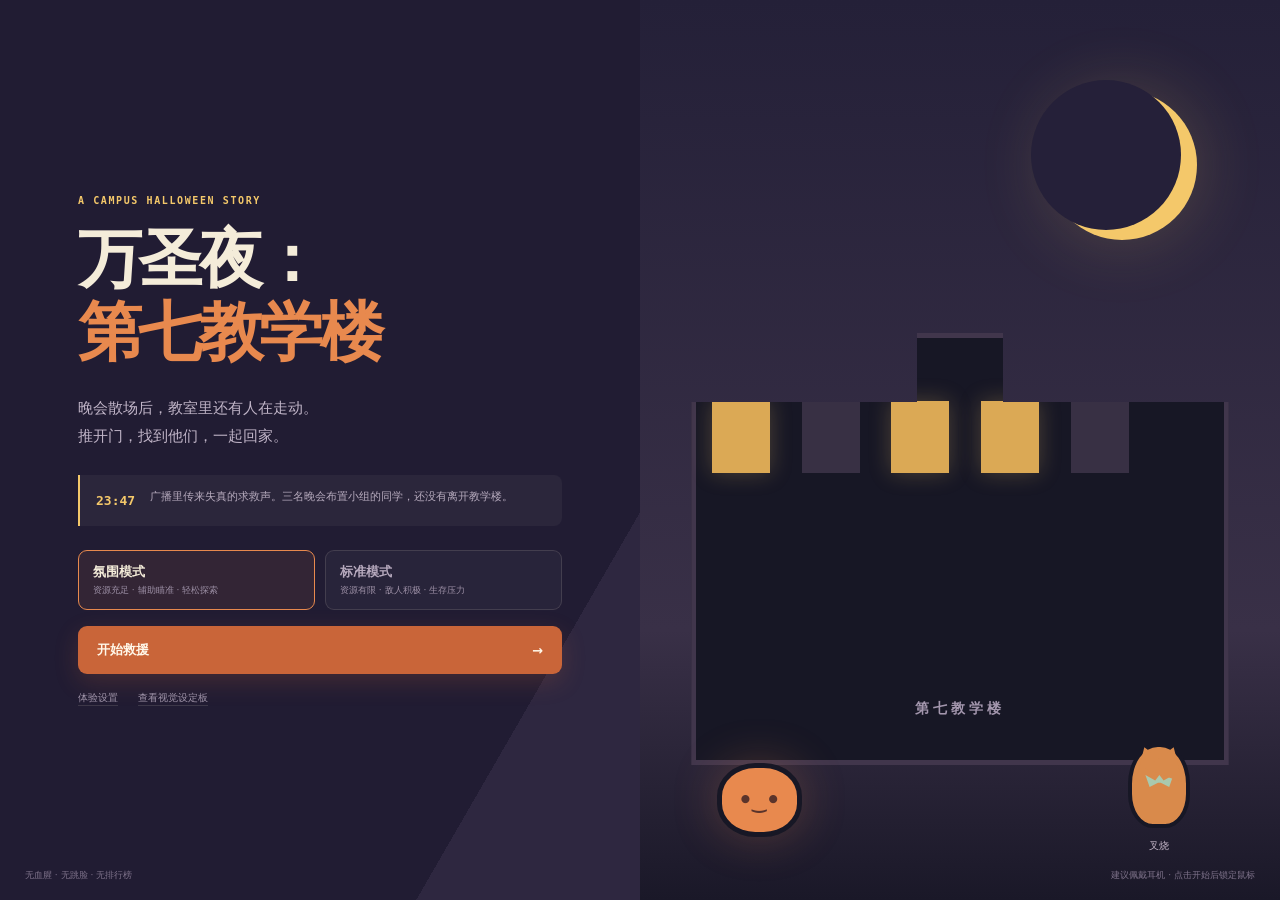
==== index.html @ 26ce8040 "发布 2026-11-01 10:33 UTC · 源 af9d3b4" ====
<!DOCTYPE html>
<html lang="zh-CN">
<head>
  <meta charset="UTF-8">
  <meta name="viewport" content="width=device-width, initial-scale=1.0, viewport-fit=cover">
  <meta name="theme-color" content="#242038">
  <meta name="description" content="万圣夜：第七教学楼，一款怪诞可爱的第一人称校园探索游戏。">
  <title>万圣夜：第七教学楼</title>
  <link rel="icon" href="data:image/svg+xml,%3Csvg xmlns='http://www.w3.org/2000/svg' viewBox='0 0 64 64'%3E%3Crect width='64' height='64' rx='16' fill='%23242038'/%3E%3Cpath d='M32 15c-15 0-22 9-22 20s8 17 22 17 22-6 22-17S47 15 32 15Z' fill='%23e8894e'/%3E%3Cpath d='m20 32 7-5 5 7-8 2Zm24 0-7-5-5 7 8 2Z' fill='%23242038'/%3E%3C/svg%3E">
  <link rel="stylesheet" href="Game.css">
  <link rel="stylesheet" href="Mobile.css">
</head>
<body>
  <main id="gameShell">
    <canvas id="gameCanvas" width="1280" height="720" aria-label="第七教学楼第一人称游戏画面"></canvas>
    <div class="film-grain" aria-hidden="true"></div>
    <div id="damageVignette" aria-hidden="true"></div>
    <div id="fadeLayer" aria-hidden="true"></div>

    <section id="hud" class="hidden" aria-label="游戏状态">
      <div class="objective-card">
        <span class="hud-label">CURRENT / 当前目标</span>
        <strong id="objectiveText">前往保安室</strong>
        <div class="rescue-row" aria-label="救援进度">
          <span>晚会布置小组</span>
          <i data-rescue="student1"></i><i data-rescue="student2"></i><i data-rescue="student3"></i>
          <b id="rescueCount">0 / 3</b>
        </div>
      </div>
      <div class="room-card"><span id="roomName">教学楼大厅</span><small id="clockText">23:47 · 万圣夜</small></div>
      <div id="routeGuide" aria-label="路线引导">
        <span id="compassText">北 N</span>
        <div class="guide-direction"><i id="guideArrow">↑</i><span><b id="guideTarget">保安室</b><small><em id="guideDistance">0 米</em> · 跟随橙色爪印</small></span></div>
      </div>
      <div class="status-card">
        <div class="meter-row"><span>状态</span><div class="meter"><i id="healthBar"></i></div><b id="healthText">100</b></div>
        <div class="meter-row stamina"><span>体力</span><div class="meter"><i id="staminaBar"></i></div><b>＋</b></div>
        <div class="inventory-row"><span>糖果 <b id="candyCount">0</b></span><span>南瓜弹 <b id="bombCount">1</b></span><span id="keyText">无钥匙</span></div>
      </div>
      <div class="ammo-card" id="ammoCard"><span id="weaponState">南瓜净化器</span><div class="ammo-numbers"><span><strong id="magText">6</strong><small>弹仓</small></span><i>/</i><span><b id="reserveText">12</b><small>备用</small></span></div><small id="ammoHint">R 换弹（弹仓最多 6 发） · Q 南瓜弹</small></div>
      <div id="crosshair" aria-hidden="true"><i></i><i></i><i></i><i></i><b></b></div>
      <div id="interactionPrompt" class="hidden"><kbd>E</kbd><span>开门</span></div>
      <div id="defenseTimer" class="hidden"><span>求救信号发送中</span><strong>45</strong><small>留在广播室</small></div>
      <button id="screenshotButton" class="screenshot-button" title="截取当前画面（F8）">截图 <kbd>F8</kbd></button>
      <div class="controls-hint" id="controlsHint">WASD 移动 · Shift 冲刺 · C 糖果 · F 手电 · M 地图 · Esc 暂停</div>
    </section>

    <div id="touchControls" class="hidden" aria-label="手机触屏操作">
      <div id="lookZone" aria-label="拖动观察"></div>
      <div id="moveZone" aria-label="移动摇杆">
        <div id="joystickBase"><i id="joystickKnob"></i></div>
      </div>
      <div class="touch-top">
        <button type="button" class="touch-button" data-game-action="map" aria-label="打开地图">地图</button>
        <button type="button" class="touch-button" data-game-action="pause" aria-label="暂停游戏">暂停</button>
      </div>
      <div class="touch-actions">
        <div class="touch-utilities">
          <button type="button" class="touch-button" data-game-action="reload">换弹</button>
          <button type="button" class="touch-button" data-game-action="bomb">南瓜</button>
          <button type="button" class="touch-button" data-game-action="candy">糖果</button>
          <button type="button" class="touch-button" data-game-action="flashlight">手电</button>
        </div>
        <button type="button" class="touch-button touch-interact" id="touchInteractButton" data-game-action="interact">互动</button>
        <button type="button" class="touch-button touch-fire" data-game-action="fire">射击</button>
      </div>
    </div>

    <div id="subtitle" class="hidden" role="status" aria-live="polite"><span id="subtitleSpeaker">旁白</span><p id="subtitleText"></p></div>
    <div id="toast" role="status" aria-live="polite"></div>
    <div id="hitMarker" aria-hidden="true">×</div>

    <section id="startScreen" class="screen">
      <div class="menu-scene" aria-hidden="true">
        <div class="moon"></div><div class="school-silhouette"><i></i><i></i><i></i><i></i><i></i><b>第七教学楼</b></div>
        <div class="menu-pumpkin">•‿•</div>
        <div class="menu-cat"><i></i><span>叉烧</span></div>
      </div>
      <div class="menu-content">
        <p class="eyebrow">A CAMPUS HALLOWEEN STORY</p>
        <h1>万圣夜：<br><em>第七教学楼</em></h1>
        <p class="menu-lead">晚会散场后，教室里还有人在走动。<br>推开门，找到他们，一起回家。</p>
        <div class="story-note"><span>23:47</span><p>广播里传来失真的求救声。三名晚会布置小组的同学，还没有离开教学楼。</p></div>
        <div class="mode-select" aria-label="体验模式">
          <button class="selected" data-mode="atmosphere"><strong>氛围模式</strong><small>资源充足 · 辅助瞄准 · 轻松探索</small></button>
          <button data-mode="standard"><strong>标准模式</strong><small>资源有限 · 敌人积极 · 生存压力</small></button>
        </div>
        <div class="menu-actions">
          <button id="newGameButton" class="primary-button">开始救援 <span>→</span></button>
          <button id="continueButton" class="secondary-button hidden">继续上次探索</button>
        </div>
        <div class="menu-links"><button id="openSettingsButton">体验设置</button><a href="design/">查看视觉设定板</a></div>
      </div>
      <div class="menu-footer"><span>无血腥 · 无跳脸 · 无排行榜</span><span id="startInputHint">建议佩戴耳机 · 点击开始后锁定鼠标</span></div>
    </section>

    <section id="rotateScreen" class="screen overlay-screen hidden">
      <div class="rotate-panel">
        <div class="rotate-phone" aria-hidden="true"></div>
        <h2>把手机横过来</h2>
        <p>横屏后点击继续探索。<br>左手移动，右手拖动观察，按钮射击与互动。</p>
      </div>
    </section>

    <section id="pauseScreen" class="screen overlay-screen hidden">
      <div class="paper-panel compact-panel">
        <p class="eyebrow">PAUSED / 喘一口气</p><h2>教学楼的夜晚暂停了</h2>
        <p id="pauseObjective">当前目标：前往保安室</p>
        <button id="resumeButton" class="primary-button">继续探索 <span>→</span></button>
        <button id="pauseScreenshotButton" class="secondary-button">截取当前画面（F8）</button>
        <button id="pauseSettingsButton" class="secondary-button">体验设置</button>
        <button id="restartButton" class="text-button">重新开始本次救援</button>
        <button id="backMenuButton" class="text-button">返回标题界面</button>
      </div>
    </section>

    <section id="settingsScreen" class="screen overlay-screen hidden">
      <div class="paper-panel settings-panel">
        <p class="eyebrow">ACCESSIBILITY / 体验设置</p><h2>让这个夜晚适合你</h2>
        <label class="setting-row"><span><strong>声音</strong><small>枪声、环境音与重要提示</small></span><input id="soundSetting" type="checkbox" checked></label>
        <label class="setting-row"><span><strong>字幕</strong><small>显示角色对话与关键声音</small></span><input id="subtitleSetting" type="checkbox" checked></label>
        <label class="setting-row"><span><strong>路线引导</strong><small>显示目标方向、距离与叉烧爪印</small></span><input id="guideSetting" type="checkbox" checked></label>
        <label class="setting-row"><span><strong>减少晃动</strong><small>关闭步伐晃动与强烈屏幕反馈</small></span><input id="motionSetting" type="checkbox"></label>
        <label class="setting-row slider-row"><span><strong>画面亮度</strong><small>提高暗部可见度</small></span><input id="brightnessSetting" type="range" min="80" max="150" value="120"><b id="brightnessValue">120%</b></label>
        <label class="setting-row slider-row"><span><strong id="sensitivityLabel">鼠标灵敏度</strong><small>也可使用左右方向键转向</small></span><input id="sensitivitySetting" type="range" min="20" max="100" value="55"><b id="sensitivityValue">55%</b></label>
        <button id="closeSettingsButton" class="primary-button">保存并返回</button>
      </div>
    </section>

    <section id="mapScreen" class="screen overlay-screen hidden">
      <div class="map-panel">
        <div class="map-heading"><div><p class="eyebrow">FLOOR 01 / 折页探索地图</p><h2>第七教学楼 · 一层</h2></div><button type="button" id="closeMapButton" class="secondary-button">M / Tab 关闭</button></div>
        <canvas id="mapCanvas" width="900" height="560" aria-label="教学楼地图"></canvas>
        <div class="map-legend"><span><i class="you"></i>你的位置</span><span><i class="target"></i>当前目标</span><span><i class="safe"></i>安全屋</span><span>只显示已经到达的区域</span></div>
      </div>
    </section>

    <section id="endingScreen" class="screen hidden">
      <div class="ending-sky"><div class="ending-moon"></div><div class="ending-stars">✦　·　✧　·　✦</div></div>
      <div class="ending-content">
        <p class="eyebrow">DAWN IS NOT FAR AWAY</p><h1>广播响了，<br>大家一起回家。</h1>
        <p>教学楼的门在身后慢慢合上。叉烧跟在队伍最后，回头看了一眼那些重新安静的教室。</p>
        <div class="ending-rescue"><span>晚会布置小组</span><strong>3 人全部找到</strong><i>✓</i></div>
        <div class="ending-details"><span>探索用时 <b id="endingTime">00:00</b></span><span>净化玩偶 <b id="endingPurified">0</b></span><span>叉烧的陪伴 <b>一直都在</b></span></div>
        <p class="ending-quote">“明年万圣节，还是在有灯的地方办晚会吧。”</p>
        <button id="endingRestartButton" class="primary-button">再走进一次教学楼 <span>→</span></button>
        <a class="ending-link" href="design/">回到视觉设定板</a>
      </div>
    </section>

    <section id="doorTransition" class="hidden" aria-hidden="true"><div class="transition-door"><span></span><b>104</b><i></i></div><p>门后的空间正在显现……</p></section>

    <section id="screenshotScreen" class="screen overlay-screen hidden" aria-label="截图预览">
      <div class="screenshot-panel">
        <div class="screenshot-heading"><div><p class="eyebrow">SCREENSHOT / 画面已截取</p><h2>检查这张游戏截图</h2></div><span>PNG · 含位置与视角信息</span></div>
        <img id="screenshotPreview" alt="游戏当前画面截图预览">
        <p>下载后可以直接把 PNG 图片发给我，用于定位墙壁、门洞或视觉问题。手机与微信内可长按图片保存或分享。</p>
        <div class="screenshot-actions"><a id="downloadScreenshot" class="primary-button" download="第七教学楼-截图.png">下载 PNG <span>↓</span></a><button id="closeScreenshotButton" class="secondary-button">返回游戏</button></div>
      </div>
    </section>
  </main>
  <script src="Map.js"></script>
  <script src="Player.js"></script>
  <script src="Input.js"></script>
  <script src="WeaponSystem.js"></script>
  <script src="Zombie.js"></script>
  <script src="Renderer.js"></script>
  <script src="WebGLRenderer.js"></script>
  <script src="AudioSystem.js"></script>
  <script src="Game.js"></script>
</body>
</html>
---- Game.css ----
:root{--night:#242038;--night2:#171525;--plum:#655879;--orange:#e8894e;--orange2:#c96539;--cream:#f4ecd9;--paper:#f7f1e5;--mint:#a9c9ae;--gold:#f4c86a;--ink:#292438}
*{box-sizing:border-box}
html,body{width:100%;height:100%;margin:0;overflow:hidden;background:var(--night2);font-family:"Microsoft YaHei","PingFang SC",system-ui,sans-serif;color:var(--cream)}
button,a,input{font:inherit}
button,a{-webkit-tap-highlight-color:transparent}
button{cursor:pointer}
a{color:inherit;text-decoration:none}
button:focus-visible,a:focus-visible,input:focus-visible{outline:3px solid var(--gold);outline-offset:4px}
.hidden{display:none!important}
#gameShell{position:relative;width:100vw;height:100vh;background:var(--night2);isolation:isolate}
#gameCanvas{position:absolute;width:100%;height:100%;object-fit:cover;image-rendering:auto;cursor:crosshair}
.film-grain{position:absolute;inset:0;z-index:3;pointer-events:none;opacity:.035;background-image:url("data:image/svg+xml,%3Csvg viewBox='0 0 160 160' xmlns='http://www.w3.org/2000/svg'%3E%3Cfilter id='n'%3E%3CfeTurbulence type='fractalNoise' baseFrequency='.92' numOctaves='2' stitchTiles='stitch'/%3E%3C/filter%3E%3Crect width='100%25' height='100%25' filter='url(%23n)' opacity='.45'/%3E%3C/svg%3E")}
#damageVignette{position:absolute;inset:0;z-index:5;pointer-events:none;opacity:0;background:radial-gradient(circle,transparent 30%,rgba(134,42,53,.8));transition:opacity .25s}
#fadeLayer{position:absolute;inset:0;z-index:60;pointer-events:none;background:var(--night2);opacity:0;transition:opacity .5s}
#fadeLayer.active{opacity:1}
#hud{position:absolute;inset:0;z-index:10;pointer-events:none}
.objective-card,.room-card,.status-card,.ammo-card{position:absolute;background:linear-gradient(135deg,rgba(30,26,46,.9),rgba(36,32,56,.73));border:1px solid rgba(244,236,217,.17);box-shadow:0 8px 28px rgba(0,0,0,.2);backdrop-filter:blur(7px)}
.objective-card{left:25px;top:24px;width:min(390px,45vw);padding:15px 18px;border-radius:10px;border-left:3px solid var(--orange)}
.hud-label{display:block;color:var(--gold);font:700 9px/1.4 ui-monospace,monospace;letter-spacing:.15em}
.objective-card>strong{display:block;margin-top:6px;font-size:15px;line-height:1.5}
.rescue-row{margin-top:10px;padding-top:9px;display:flex;align-items:center;gap:7px;border-top:1px solid rgba(244,236,217,.12);color:#bdb3c5;font-size:10px}
.rescue-row span{margin-right:auto}
.rescue-row i{width:10px;height:10px;border:1px solid #887b94;border-radius:50%}
.rescue-row i.saved{background:var(--mint);border-color:var(--mint);box-shadow:0 0 8px rgba(169,201,174,.5)}
.rescue-row b{color:var(--cream);font-size:10px}
.room-card{right:25px;top:24px;padding:10px 15px;text-align:right;border-radius:9px}
.room-card span,.room-card small{display:block}
.room-card span{font-size:13px;font-weight:800}
.room-card small{color:#a99eb2;font:9px/1.6 ui-monospace,monospace}
.status-card{left:25px;bottom:26px;width:275px;padding:13px 15px;border-radius:10px}
.meter-row{display:grid;grid-template-columns:34px 1fr 30px;gap:8px;align-items:center;font-size:10px}
.meter-row+.meter-row{margin-top:7px}
.meter{height:7px;background:rgba(255,255,255,.09);border-radius:99px;overflow:hidden}
.meter i{display:block;width:100%;height:100%;background:linear-gradient(90deg,var(--orange2),var(--orange));border-radius:99px;transition:width .2s}
.meter-row b{text-align:right;font:700 11px/1 ui-monospace,monospace}
.meter-row.stamina .meter i{background:var(--mint)}
.meter-row.stamina{color:#b9cbbc}
.inventory-row{margin-top:10px;padding-top:8px;display:flex;gap:12px;border-top:1px solid rgba(244,236,217,.1);color:#bcb2c4;font-size:9px}
.inventory-row span:last-child{margin-left:auto;color:var(--gold)}
.inventory-row b{color:var(--cream)}
.ammo-card{right:25px;bottom:26px;min-width:190px;padding:12px 17px;text-align:right;border-radius:10px;border-right:3px solid var(--orange)}
.ammo-card>span{color:#bfb4c7;font-size:10px}
.ammo-card>div{display:flex;justify-content:flex-end;align-items:baseline;gap:9px;line-height:1}
.ammo-card strong{font:800 45px/1.1 ui-monospace,monospace}
.ammo-card i{color:var(--orange);font-style:normal;font-size:22px}
.ammo-card b{color:#c8bdcd;font:500 22px/1 ui-monospace,monospace}
.ammo-card small{color:#988da2;font-size:9px}
.ammo-numbers span{display:flex;flex-direction:column;align-items:flex-end}
.ammo-card .ammo-numbers small{margin-top:2px;color:#b9acbf;font-size:9px;line-height:1}
.ammo-card.pickup{animation:ammoPulse .45s ease-out}
@keyframes ammoPulse{0%{border-color:var(--gold);box-shadow:0 0 28px rgba(244,200,106,.55)}
100%{border-color:rgba(244,236,217,.17);box-shadow:0 8px 28px rgba(0,0,0,.2)}
}
#crosshair{position:absolute;left:50%;top:50%;width:32px;height:32px;transform:translate(-50%,-50%);transition:transform .1s}
#crosshair i{position:absolute;background:rgba(244,236,217,.85);box-shadow:0 0 3px rgba(0,0,0,.7)}
#crosshair i:nth-child(1){left:15px;top:1px;width:2px;height:7px}
#crosshair i:nth-child(2){left:15px;bottom:1px;width:2px;height:7px}
#crosshair i:nth-child(3){left:1px;top:15px;width:7px;height:2px}
#crosshair i:nth-child(4){right:1px;top:15px;width:7px;height:2px}
#crosshair b{position:absolute;left:14px;top:14px;width:4px;height:4px;background:var(--orange);border-radius:50%}
#crosshair.fire{transform:translate(-50%,-50%) scale(1.3)}
#interactionPrompt{position:absolute;left:50%;bottom:23%;transform:translateX(-50%);display:flex;align-items:center;gap:10px;padding:8px 14px;background:rgba(25,22,39,.85);border:1px solid rgba(244,236,217,.2);border-radius:8px;font-size:12px}
kbd{display:grid;place-items:center;min-width:28px;height:28px;padding:0 6px;color:var(--night);background:var(--cream);border-radius:5px;box-shadow:0 3px 0 #9d9287;font:800 13px/1 ui-monospace,monospace}
#subtitle{position:absolute;z-index:20;left:50%;bottom:125px;width:min(650px,80vw);transform:translateX(-50%);padding:11px 18px;text-align:center;background:rgba(24,21,37,.86);border-radius:8px;pointer-events:none}
#subtitle span{color:var(--gold);font-size:10px;font-weight:800}
#subtitle p{margin:3px 0 0;font-size:14px}
#toast{position:absolute;z-index:25;left:50%;top:20%;transform:translate(-50%,-10px);max-width:70vw;padding:10px 18px;color:var(--night);background:var(--cream);border-left:4px solid var(--orange);border-radius:7px;box-shadow:0 10px 30px rgba(0,0,0,.25);font-size:12px;font-weight:700;opacity:0;pointer-events:none;transition:opacity .2s,transform .2s}
#toast.show{opacity:1;transform:translate(-50%,0)}
#hitMarker{position:absolute;z-index:12;left:50%;top:50%;transform:translate(-50%,-50%) scale(.6);color:var(--gold);font:400 40px/1 monospace;opacity:0;pointer-events:none}
#hitMarker.show{animation:hit .22s ease-out}
#defenseTimer{position:absolute;left:50%;top:25px;transform:translateX(-50%);min-width:180px;padding:10px 20px;text-align:center;background:rgba(36,32,56,.88);border:1px solid var(--orange);border-radius:10px}
#defenseTimer span,#defenseTimer small{display:block;font-size:9px;color:#c8bccb}
#defenseTimer strong{display:block;color:var(--gold);font:800 35px/1.1 ui-monospace,monospace}
.controls-hint{position:absolute;left:50%;bottom:20px;transform:translateX(-50%);color:rgba(244,236,217,.5);font-size:9px;white-space:nowrap}
.screen{position:absolute;inset:0;z-index:50;background:var(--night);overflow:auto}
#startScreen{display:grid;grid-template-columns:1fr 1fr;background:linear-gradient(120deg,#211c33 0 52%,#2e2740 52%)}
.menu-content{position:relative;z-index:2;width:min(560px,85%);margin:auto;padding:55px 30px}
.eyebrow{margin:0 0 15px;color:var(--gold);font:700 10px/1.4 ui-monospace,monospace;letter-spacing:.16em}
.menu-content h1,.ending-content h1{margin:0;font-size:clamp(43px,5vw,72px);line-height:1.15;letter-spacing:-.055em}
.menu-content h1 em{color:var(--orange);font-style:normal}
.menu-lead{margin:24px 0;color:#c1b5c8;font-size:15px;line-height:1.9}
.story-note{display:flex;gap:15px;margin:23px 0;padding:14px 16px;background:rgba(244,236,217,.045);border-left:2px solid var(--gold);border-radius:0 8px 8px 0}
.story-note span{color:var(--gold);font:700 13px/1.8 ui-monospace,monospace}
.story-note p{margin:0;color:#b6aabd;font-size:11px}
.mode-select{display:grid;grid-template-columns:1fr 1fr;gap:10px;margin:24px 0 16px}
.mode-select button{padding:12px 14px;text-align:left;color:#b7aabe;background:rgba(255,255,255,.035);border:1px solid rgba(244,236,217,.13);border-radius:9px}
.mode-select button.selected{color:var(--cream);background:rgba(232,137,78,.09);border-color:var(--orange)}
.mode-select strong,.mode-select small{display:block}
.mode-select strong{font-size:13px}
.mode-select small{margin-top:3px;color:#9d90a6;font-size:9px}
.menu-actions{display:flex;gap:10px}
.primary-button,.secondary-button{min-height:48px;padding:12px 19px;border-radius:9px;font-size:13px;font-weight:800;transition:transform .2s,background .2s}
.primary-button{display:flex;align-items:center;justify-content:space-between;gap:30px;color:#fff8ea;background:var(--orange2);border:0;box-shadow:0 8px 25px rgba(201,101,57,.2)}
.primary-button:hover{background:#b55632;transform:translateY(-2px)}
.menu-actions .primary-button{flex:1}
.secondary-button{color:var(--cream);background:transparent;border:1px solid rgba(244,236,217,.2)}
.secondary-button:hover{background:rgba(255,255,255,.06)}
.menu-links{margin-top:17px;display:flex;gap:20px}
.menu-links button,.menu-links a,.text-button{padding:0;color:#9f93a8;background:none;border:0;font-size:10px;border-bottom:1px solid rgba(244,236,217,.13)}
.menu-scene{position:relative;min-height:100vh;overflow:hidden;background:linear-gradient(#242038,#393047 70%,#1a1828);order:2}
.moon{position:absolute;right:13%;top:10%;width:150px;height:150px;background:var(--gold);border-radius:50%;box-shadow:0 0 70px rgba(244,200,106,.2)}
.moon::after{content:"";position:absolute;left:-16px;top:-10px;width:150px;height:150px;background:#252039;border-radius:50%}
.school-silhouette{position:absolute;left:8%;right:8%;bottom:15%;height:48%;background:#171725;border:5px solid #41364c;clip-path:polygon(0 16%,42% 16%,42% 0,58% 0,58% 16%,100% 16%,100% 100%,0 100%)}
.school-silhouette i{position:relative;display:inline-block;width:11%;height:17%;margin:12% 3% 0;background:#dba955;box-shadow:0 0 22px rgba(244,200,106,.25)}
.school-silhouette i:nth-child(2),.school-silhouette i:nth-child(5){background:#383044;box-shadow:none}
.school-silhouette b{position:absolute;left:50%;bottom:10%;transform:translateX(-50%);color:#a396ad;font-size:14px;letter-spacing:.3em;white-space:nowrap}
.menu-pumpkin{position:absolute;left:12%;bottom:7%;width:85px;height:74px;display:grid;place-items:center;color:#5a342b;background:var(--orange);border:5px solid #171725;border-radius:45%;font:700 23px/1 monospace;box-shadow:0 0 45px rgba(232,137,78,.25)}
.menu-cat{position:absolute;right:14%;bottom:8%;width:62px;height:85px;background:#d98a4b;border:4px solid #171725;border-radius:48% 48% 40% 40%}
.menu-cat::before,.menu-cat::after{content:"";position:absolute;top:-20px;border:20px solid transparent;border-bottom:30px solid #d98a4b}
.menu-cat::before{left:-6px;transform:rotate(-20deg)}
.menu-cat::after{right:-6px;transform:rotate(20deg)}
.menu-cat i{position:absolute;left:13px;right:13px;top:28px;height:12px;background:var(--mint);clip-path:polygon(0 0,35% 45%,50% 0,65% 45%,100% 0,85% 100%,55% 65%,45% 65%,15% 100%)}
.menu-cat span{position:absolute;left:50%;bottom:-29px;transform:translateX(-50%);color:#c2b4c6;font-size:10px}
.menu-footer{position:absolute;z-index:3;left:25px;right:25px;bottom:18px;display:flex;justify-content:space-between;color:#7f738b;font-size:9px;pointer-events:none}
.overlay-screen{display:grid;place-items:center;background:rgba(18,16,29,.82);backdrop-filter:blur(8px)}
.paper-panel{width:min(530px,90vw);padding:35px;color:var(--ink);background:var(--paper);border:1px solid #fff8e9;border-radius:15px;box-shadow:0 25px 80px rgba(0,0,0,.35)}
.paper-panel .eyebrow{color:var(--plum)}
.paper-panel h2{margin:0 0 14px;font-size:28px}
.compact-panel{max-width:420px}
.compact-panel>p:not(.eyebrow){color:#746b77;font-size:12px}
.compact-panel .primary-button,.compact-panel .secondary-button{width:100%;margin-top:10px}
.compact-panel .secondary-button{color:var(--ink);border-color:rgba(36,32,56,.2)}
.compact-panel .text-button{display:block;margin:16px auto 0;color:var(--plum)}
.settings-panel{max-height:90vh;overflow:auto}
.setting-row{padding:14px 0;display:flex;align-items:center;justify-content:space-between;gap:20px;border-bottom:1px solid rgba(36,32,56,.12)}
.setting-row strong,.setting-row small{display:block}
.setting-row strong{font-size:13px}
.setting-row small{color:#807580;font-size:10px}
.setting-row input[type=checkbox]{width:38px;height:20px;accent-color:var(--orange2)}
.slider-row{display:grid;grid-template-columns:1fr 140px 42px}
.slider-row input{width:140px;accent-color:var(--orange2)}
.slider-row b{font:700 11px/1 ui-monospace,monospace;color:var(--plum)}
.settings-panel>.primary-button{width:100%;margin-top:24px}
.map-panel{width:min(1050px,94vw);max-height:94vh;padding:25px 30px;color:var(--ink);background:var(--paper);border-radius:15px;overflow:auto}
.map-heading{display:flex;justify-content:space-between;align-items:start}
.map-heading .eyebrow{color:var(--plum)}
.map-heading h2{margin:0;font-size:26px}
.map-heading>span{color:var(--plum);font-size:10px}
#mapCanvas{width:100%;height:auto;margin-top:15px;background:#e9dfcc;border:1px solid #c7b9a5;border-radius:8px}
.map-legend{display:flex;gap:20px;margin-top:12px;color:#736978;font-size:10px}
.map-legend span:last-child{margin-left:auto}
.map-legend i{display:inline-block;width:8px;height:8px;margin-right:5px;border-radius:50%}
.map-legend .you{background:var(--orange2)}
.map-legend .target{background:var(--gold)}
.map-legend .safe{background:#75a487}
#endingScreen{background:linear-gradient(105deg,#242038 0 56%,#393148 56%)}
.ending-content{position:relative;z-index:2;width:min(660px,86%);margin:7vh 8vw}
.ending-content>p:not(.eyebrow){max-width:580px;color:#bfb2c6;font-size:13px;line-height:1.9}
.ending-rescue{margin:25px 0;padding:15px 18px;display:flex;align-items:center;gap:15px;background:rgba(169,201,174,.08);border:1px solid rgba(169,201,174,.3);border-radius:9px}
.ending-rescue span{color:#b6c9bb;font-size:11px}
.ending-rescue strong{margin-left:auto;color:var(--mint)}
.ending-rescue i{color:var(--mint);font-style:normal;font-size:22px}
.ending-details{display:flex;gap:25px;color:#9c90a6;font-size:10px}
.ending-details b{display:block;margin-top:3px;color:var(--cream);font-size:13px}
.ending-quote{margin:25px 0;color:var(--gold)!important;font-family:serif}
.ending-content .primary-button{min-width:260px}
.ending-link{display:inline-block;margin-left:20px;color:#a496ae;font-size:10px}
.ending-sky{position:absolute;right:0;top:0;bottom:0;width:44%;overflow:hidden}
.ending-moon{position:absolute;right:14%;top:12%;width:230px;height:230px;background:var(--gold);border-radius:50%;box-shadow:0 0 100px rgba(244,200,106,.25)}
.ending-stars{position:absolute;top:8%;left:5%;color:var(--gold);font-size:35px;opacity:.7}
#doorTransition{position:absolute;inset:0;z-index:55;display:grid;place-items:center;background:#171525;transition:opacity .4s}
#doorTransition p{position:absolute;bottom:15%;color:#9f92a8;font-size:11px}
.transition-door{position:relative;width:220px;height:360px;background:#827a70;border:10px solid #342f35;transform-origin:left;animation:transitionDoor 1.4s ease-in-out forwards}
.transition-door span{position:absolute;left:38%;right:38%;top:10%;height:33%;background:#788783;border:5px solid #454248}
.transition-door b{position:absolute;left:50%;top:48%;transform:translateX(-50%);font:700 42px/1 ui-monospace,monospace}
.transition-door i{position:absolute;right:10%;top:63%;width:13px;height:13px;background:var(--gold);border-radius:50%}
@keyframes transitionDoor{0%{transform:rotateY(0)}
55%{transform:rotateY(-78deg)}
100%{transform:rotateY(-78deg);opacity:0}
}
@keyframes hit{0%{opacity:1;transform:translate(-50%,-50%) scale(.6)}
100%{opacity:0;transform:translate(-50%,-50%) scale(1.2)}
}
#routeGuide{position:absolute;left:50%;top:24px;transform:translateX(-50%);min-width:240px;padding:9px 13px;display:flex;align-items:center;gap:12px;background:rgba(29,25,43,.88);border:1px solid rgba(244,200,106,.32);border-radius:10px;box-shadow:0 8px 25px rgba(0,0,0,.2);backdrop-filter:blur(7px)}
#compassText{padding-right:11px;border-right:1px solid rgba(244,236,217,.15);color:var(--gold);font:700 10px/1 ui-monospace,monospace;white-space:nowrap}
.guide-direction{display:flex;align-items:center;gap:10px}
.guide-direction>i{display:inline-block;color:var(--orange);font:800 27px/1 sans-serif;font-style:normal;transform-origin:50% 55%;transition:transform .16s ease-out}
.guide-direction b,.guide-direction small{display:block}
.guide-direction b{font-size:11px;line-height:1.4}
.guide-direction small{color:#aca0b5;font-size:8px;white-space:nowrap}
.guide-direction em{color:var(--cream);font-style:normal}
#routeGuide.offscreen{border-color:var(--orange);box-shadow:0 0 22px rgba(232,137,78,.2)}
#routeGuide.offscreen #guideTarget{color:var(--gold)}
#defenseTimer{top:96px}
.screenshot-button{position:absolute;right:25px;bottom:142px;padding:7px 10px;display:flex;align-items:center;gap:8px;color:#d8ccdd;background:rgba(29,25,43,.82);border:1px solid rgba(244,236,217,.2);border-radius:7px;pointer-events:auto;font-size:10px}
.screenshot-button:hover{color:var(--cream);border-color:var(--gold)}
.screenshot-button kbd{min-width:23px;height:21px;font-size:9px;box-shadow:0 2px 0 #9d9287}
#screenshotScreen{z-index:70}
.screenshot-panel{width:min(1000px,92vw);max-height:94vh;padding:24px;color:var(--ink);background:var(--paper);border-radius:14px;overflow:auto;box-shadow:0 25px 80px rgba(0,0,0,.4)}
.screenshot-heading{display:flex;align-items:start;justify-content:space-between;gap:20px}
.screenshot-heading .eyebrow{color:var(--plum)}
.screenshot-heading h2{margin:0 0 15px;font-size:25px}
.screenshot-heading>span{color:var(--plum);font-size:10px}
.screenshot-panel img{display:block;width:100%;height:auto;background:var(--night);border:1px solid #b9ab9d;border-radius:8px;image-rendering:pixelated}
.screenshot-panel>p{color:#766b76;font-size:11px}
.screenshot-actions{display:flex;gap:12px}
.screenshot-actions .secondary-button{color:var(--ink);border-color:rgba(36,32,56,.2)}
@media(max-width:1100px){#routeGuide{top:108px}
#defenseTimer{top:168px}
}
@media(max-width:800px){#routeGuide{top:auto;bottom:112px;min-width:215px}
.room-card{display:none}
#startScreen{grid-template-columns:1fr}
.menu-scene{display:none}
.menu-content{padding:45px 25px}
.menu-footer{position:relative;left:auto;right:auto;bottom:auto;margin:-45px 25px 20px}
.objective-card{left:12px;top:12px;width:65vw}
.room-card{right:12px;top:12px}
.status-card{left:12px;bottom:15px;transform:scale(.85);transform-origin:left bottom}
.ammo-card{right:12px;bottom:15px;transform:scale(.85);transform-origin:right bottom}
.controls-hint{display:none}
.ending-sky{display:none}
.ending-content{margin:5vh auto}
.ending-details{flex-wrap:wrap}
.slider-row{grid-template-columns:1fr 100px 40px}
.slider-row input{width:100px}
}
@media(prefers-reduced-motion:reduce){*,*::before,*::after{animation-duration:.01ms!important;transition-duration:.01ms!important}
}
---- Mobile.css ----
#gameShell{height:100vh;height:100dvh}
#gameCanvas,#moveZone,#lookZone,.touch-button{touch-action:none;-webkit-user-select:none;user-select:none;-webkit-touch-callout:none}
#touchControls{position:absolute;inset:0;z-index:30;pointer-events:none;overflow:hidden}
#lookZone{position:absolute;inset:0 0 0 34%;pointer-events:auto}
#moveZone{position:absolute;left:0;bottom:0;width:220px;height:220px;pointer-events:auto}
#joystickBase{position:absolute;left:calc(22px + env(safe-area-inset-left,0px));bottom:calc(22px + env(safe-area-inset-bottom,0px));width:124px;height:124px;border:2px solid rgba(244,236,217,.32);border-radius:50%;background:radial-gradient(circle,rgba(244,236,217,.04) 0 35%,rgba(36,32,56,.52) 36% 100%);box-shadow:inset 0 0 24px rgba(0,0,0,.25),0 0 20px rgba(232,137,78,.08)}
#joystickBase::after{content:"移动";position:absolute;left:50%;top:50%;transform:translate(-50%,-50%);color:rgba(244,236,217,.28);font-size:11px}
#joystickKnob{position:absolute;left:34px;top:34px;width:52px;height:52px;border:2px solid rgba(244,236,217,.55);border-radius:50%;background:rgba(232,137,78,.68);box-shadow:0 4px 18px rgba(0,0,0,.28);will-change:transform}
.touch-top{position:absolute;right:calc(12px + env(safe-area-inset-right,0px));top:calc(10px + env(safe-area-inset-top,0px));display:flex;gap:8px;pointer-events:auto}
.touch-top .touch-button{position:static;width:52px;height:40px;padding:0;font-size:11px}
.touch-actions{position:absolute;right:calc(16px + env(safe-area-inset-right,0px));bottom:calc(16px + env(safe-area-inset-bottom,0px));width:238px;height:194px;pointer-events:none}
.touch-button{display:grid;place-items:center;padding:0;color:var(--cream);background:rgba(36,32,56,.72);border:1px solid rgba(244,236,217,.35);border-radius:14px;box-shadow:0 5px 18px rgba(0,0,0,.25);backdrop-filter:blur(4px);pointer-events:auto;font-size:12px;font-weight:800}
.touch-button.active{color:#fff8ea;background:rgba(201,101,57,.88);border-color:var(--gold);transform:scale(.94)}
.touch-fire{position:absolute;right:0;bottom:0;width:86px;height:86px;border-radius:50%;background:rgba(201,101,57,.78);border:2px solid rgba(244,200,106,.68);font-size:16px}
.touch-interact{position:absolute;right:102px;bottom:8px;width:70px;height:70px;border-radius:50%;border-color:rgba(169,201,174,.65)}
.touch-interact.ready{color:var(--night);background:rgba(169,201,174,.88);border-color:var(--cream);box-shadow:0 0 20px rgba(169,201,174,.32)}
.touch-utilities{position:absolute;right:0;bottom:102px;display:grid;grid-template-columns:repeat(4,50px);gap:8px;pointer-events:none}
.touch-utilities .touch-button{width:50px;height:44px;font-size:11px}
#rotateScreen{z-index:100;background:radial-gradient(circle at 50% 30%,#393047,#171525 70%)}
.rotate-panel{padding:30px;text-align:center}
.rotate-phone{width:54px;height:88px;margin:0 auto 22px;border:3px solid var(--orange);border-radius:10px;transform:rotate(90deg);box-shadow:0 0 24px rgba(232,137,78,.25)}
.rotate-panel h2{margin:0 0 10px;font-size:25px}
.rotate-panel p{margin:0;color:#b9adbf;font-size:13px;line-height:1.8}
body.touch-mode .controls-hint,body.touch-mode #screenshotButton,body.touch-mode .room-card{display:none}
body.touch-mode #interactionPrompt kbd{display:none}
body.touch-mode .objective-card,body.touch-mode .status-card,body.touch-mode .ammo-card,body.touch-mode #routeGuide{backdrop-filter:none}
body.touch-mode .film-grain{display:none}
body.touch-mode .objective-card{left:calc(12px + env(safe-area-inset-left,0px));top:calc(10px + env(safe-area-inset-top,0px));width:min(300px,37vw);padding:8px 11px}
body.touch-mode .objective-card>strong{margin-top:3px;font-size:12px;line-height:1.35}
body.touch-mode .rescue-row{margin-top:5px;padding-top:5px;gap:5px;font-size:9px}
body.touch-mode .status-card{left:calc(12px + env(safe-area-inset-left,0px));top:calc(96px + env(safe-area-inset-top,0px));bottom:auto;width:210px;padding:8px 10px;transform:none}
body.touch-mode .meter-row{grid-template-columns:28px 1fr 25px;gap:5px;font-size:9px}
body.touch-mode .meter-row+.meter-row{margin-top:4px}
body.touch-mode .inventory-row{margin-top:5px;padding-top:5px;gap:8px;font-size:8px}
body.touch-mode .ammo-card{right:calc(12px + env(safe-area-inset-right,0px));top:calc(58px + env(safe-area-inset-top,0px));bottom:auto;min-width:140px;padding:7px 10px;transform:none}
body.touch-mode .ammo-card strong{font-size:32px}
body.touch-mode .ammo-card b{font-size:18px}
body.touch-mode .ammo-card>small{display:none}
body.touch-mode #routeGuide{left:50%;top:calc(10px + env(safe-area-inset-top,0px));bottom:auto;min-width:205px;padding:6px 10px;transform:translateX(-50%)}
body.touch-mode .guide-direction>i{font-size:22px}
body.touch-mode #defenseTimer{top:calc(66px + env(safe-area-inset-top,0px));min-width:150px;padding:6px 12px}
body.touch-mode #defenseTimer strong{font-size:27px}
body.touch-mode #interactionPrompt{bottom:27%;padding:6px 11px;font-size:11px}
body.touch-mode #subtitle{bottom:calc(18px + env(safe-area-inset-bottom,0px));width:min(520px,48vw);padding:8px 12px}
body.touch-mode #subtitle p{font-size:12px}
body.touch-mode #toast{top:31%;max-width:48vw;font-size:11px}
#closeMapButton{min-height:38px;padding:8px 13px;color:var(--plum);border-color:rgba(36,32,56,.2);font-size:11px}
@media(max-height:500px){
  body.touch-mode #startScreen{grid-template-columns:1fr}
  body.touch-mode .menu-scene,body.touch-mode .menu-footer,body.touch-mode .story-note{display:none}
  body.touch-mode .menu-content{width:min(650px,92%);padding:16px 22px}
  body.touch-mode .menu-content h1{font-size:34px}
  body.touch-mode .eyebrow{margin-bottom:7px}
  body.touch-mode .menu-lead{margin:9px 0;font-size:12px;line-height:1.5}
  body.touch-mode .mode-select{margin:10px 0;gap:8px}
  body.touch-mode .mode-select button{padding:8px 11px}
  body.touch-mode .menu-links{margin-top:9px}
  body.touch-mode .paper-panel{padding:18px;max-height:94dvh;overflow:auto}
  body.touch-mode .paper-panel h2{margin-bottom:8px;font-size:22px}
  body.touch-mode .setting-row{padding:8px 0}
  body.touch-mode .settings-panel>.primary-button{margin-top:12px}
  body.touch-mode .map-panel{padding:14px 20px;max-height:96dvh}
  body.touch-mode .map-heading h2{font-size:20px}
  body.touch-mode .ending-content{width:min(700px,88%);margin:16px auto}
  body.touch-mode .ending-content h1{font-size:36px}
  body.touch-mode .ending-content>p:not(.eyebrow){font-size:11px;line-height:1.55}
  body.touch-mode .ending-rescue{margin:10px 0;padding:9px 12px}
  body.touch-mode .ending-quote{margin:10px 0}
}
@media(max-height:390px){
  body.touch-mode .status-card{top:calc(82px + env(safe-area-inset-top,0px));width:190px}
  body.touch-mode .objective-card{width:min(270px,35vw)}
  body.touch-mode #routeGuide{min-width:185px}
  body.touch-mode #subtitle{bottom:8px}
}
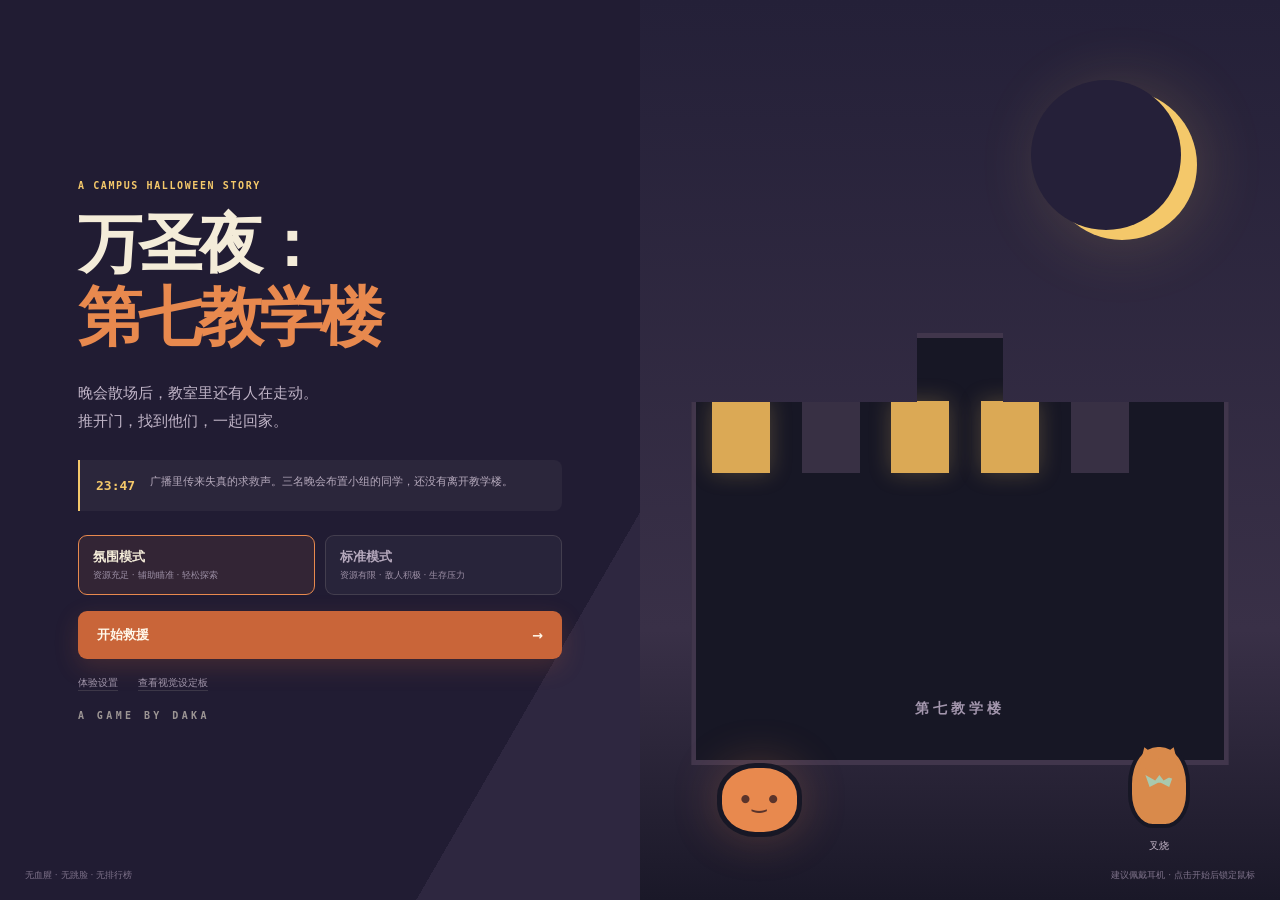
==== commit 42bfff27: "发布 2026-11-01 11:10 UTC · 源 f18bcae" ====
--- a/index.html
+++ b/index.html
@@ -90,6 +90,7 @@
           <button id="continueButton" class="secondary-button hidden">继续上次探索</button>
         </div>
         <div class="menu-links"><button id="openSettingsButton">体验设置</button><a href="design/">查看视觉设定板</a></div>
+        <p class="signature">A game by Daka</p>
       </div>
       <div class="menu-footer"><span>无血腥 · 无跳脸 · 无排行榜</span><span id="startInputHint">建议佩戴耳机 · 点击开始后锁定鼠标</span></div>
     </section>
@@ -145,6 +146,7 @@
         <p class="ending-quote">“明年万圣节，还是在有灯的地方办晚会吧。”</p>
         <button id="endingRestartButton" class="primary-button">再走进一次教学楼 <span>→</span></button>
         <a class="ending-link" href="design/">回到视觉设定板</a>
+        <p class="signature signature-end">A game by Daka</p>
       </div>
     </section>
 
--- a/Game.css
+++ b/Game.css
@@ -155,6 +155,8 @@
 .ending-quote{margin:25px 0;color:var(--gold)!important;font-family:serif}
 .ending-content .primary-button{min-width:260px}
 .ending-link{display:inline-block;margin-left:20px;color:#a496ae;font-size:10px}
+.signature{margin:20px 0 0;color:rgba(244,236,217,.58);font:700 10px/1 ui-monospace,monospace;letter-spacing:.34em;text-transform:uppercase;user-select:none;-webkit-user-select:none}
+.signature-end{margin:32px 0 0;color:rgba(244,200,106,.72);font-size:11px;letter-spacing:.36em}
 .ending-sky{position:absolute;right:0;top:0;bottom:0;width:44%;overflow:hidden}
 .ending-moon{position:absolute;right:14%;top:12%;width:230px;height:230px;background:var(--gold);border-radius:50%;box-shadow:0 0 100px rgba(244,200,106,.25)}
 .ending-stars{position:absolute;top:8%;left:5%;color:var(--gold);font-size:35px;opacity:.7}
--- a/Mobile.css
+++ b/Mobile.css
@@ -2,20 +2,20 @@
 #gameCanvas,#moveZone,#lookZone,.touch-button{touch-action:none;-webkit-user-select:none;user-select:none;-webkit-touch-callout:none}
 #touchControls{position:absolute;inset:0;z-index:30;pointer-events:none;overflow:hidden}
 #lookZone{position:absolute;inset:0 0 0 34%;pointer-events:auto}
-#moveZone{position:absolute;left:0;bottom:0;width:220px;height:220px;pointer-events:auto}
-#joystickBase{position:absolute;left:calc(22px + env(safe-area-inset-left,0px));bottom:calc(22px + env(safe-area-inset-bottom,0px));width:124px;height:124px;border:2px solid rgba(244,236,217,.32);border-radius:50%;background:radial-gradient(circle,rgba(244,236,217,.04) 0 35%,rgba(36,32,56,.52) 36% 100%);box-shadow:inset 0 0 24px rgba(0,0,0,.25),0 0 20px rgba(232,137,78,.08)}
-#joystickBase::after{content:"移动";position:absolute;left:50%;top:50%;transform:translate(-50%,-50%);color:rgba(244,236,217,.28);font-size:11px}
-#joystickKnob{position:absolute;left:34px;top:34px;width:52px;height:52px;border:2px solid rgba(244,236,217,.55);border-radius:50%;background:rgba(232,137,78,.68);box-shadow:0 4px 18px rgba(0,0,0,.28);will-change:transform}
-.touch-top{position:absolute;right:calc(12px + env(safe-area-inset-right,0px));top:calc(10px + env(safe-area-inset-top,0px));display:flex;gap:8px;pointer-events:auto}
-.touch-top .touch-button{position:static;width:52px;height:40px;padding:0;font-size:11px}
-.touch-actions{position:absolute;right:calc(16px + env(safe-area-inset-right,0px));bottom:calc(16px + env(safe-area-inset-bottom,0px));width:238px;height:194px;pointer-events:none}
-.touch-button{display:grid;place-items:center;padding:0;color:var(--cream);background:rgba(36,32,56,.72);border:1px solid rgba(244,236,217,.35);border-radius:14px;box-shadow:0 5px 18px rgba(0,0,0,.25);backdrop-filter:blur(4px);pointer-events:auto;font-size:12px;font-weight:800}
-.touch-button.active{color:#fff8ea;background:rgba(201,101,57,.88);border-color:var(--gold);transform:scale(.94)}
-.touch-fire{position:absolute;right:0;bottom:0;width:86px;height:86px;border-radius:50%;background:rgba(201,101,57,.78);border:2px solid rgba(244,200,106,.68);font-size:16px}
-.touch-interact{position:absolute;right:102px;bottom:8px;width:70px;height:70px;border-radius:50%;border-color:rgba(169,201,174,.65)}
-.touch-interact.ready{color:var(--night);background:rgba(169,201,174,.88);border-color:var(--cream);box-shadow:0 0 20px rgba(169,201,174,.32)}
-.touch-utilities{position:absolute;right:0;bottom:102px;display:grid;grid-template-columns:repeat(4,50px);gap:8px;pointer-events:none}
-.touch-utilities .touch-button{width:50px;height:44px;font-size:11px}
+#moveZone{position:absolute;left:0;bottom:0;width:190px;height:190px;pointer-events:auto}
+#joystickBase{position:absolute;left:calc(14px + env(safe-area-inset-left,0px));bottom:calc(14px + env(safe-area-inset-bottom,0px));width:104px;height:104px;border:2px solid rgba(244,236,217,.3);border-radius:50%;background:radial-gradient(circle,rgba(244,236,217,.04) 0 35%,rgba(36,32,56,.46) 36% 100%);box-shadow:inset 0 0 20px rgba(0,0,0,.2),0 0 16px rgba(232,137,78,.06)}
+#joystickBase::after{content:"移动";position:absolute;left:50%;top:50%;transform:translate(-50%,-50%);color:rgba(244,236,217,.26);font-size:10px}
+#joystickKnob{position:absolute;left:28px;top:28px;width:44px;height:44px;border:2px solid rgba(244,236,217,.5);border-radius:50%;background:rgba(232,137,78,.62);box-shadow:0 3px 14px rgba(0,0,0,.24);will-change:transform}
+.touch-top{position:absolute;right:calc(10px + env(safe-area-inset-right,0px));top:calc(8px + env(safe-area-inset-top,0px));display:flex;gap:6px;pointer-events:auto}
+.touch-top .touch-button{position:static;width:48px;height:36px;padding:0;font-size:10px;border-radius:12px}
+.touch-actions{position:absolute;right:calc(10px + env(safe-area-inset-right,0px));bottom:calc(10px + env(safe-area-inset-bottom,0px));width:158px;height:160px;pointer-events:none}
+.touch-button{display:grid;place-items:center;padding:0;color:var(--cream);background:rgba(36,32,56,.58);border:1px solid rgba(244,236,217,.28);border-radius:13px;box-shadow:0 4px 14px rgba(0,0,0,.2);backdrop-filter:blur(3px);pointer-events:auto;font-size:12px;font-weight:800}
+.touch-button.active{color:#fff8ea;background:rgba(201,101,57,.82);border-color:var(--gold);transform:scale(.94)}
+.touch-fire{position:absolute;right:0;bottom:0;width:78px;height:78px;border-radius:50%;background:rgba(201,101,57,.66);border:2px solid rgba(244,200,106,.6);font-size:15px}
+.touch-interact{position:absolute;right:84px;bottom:4px;width:62px;height:62px;border-radius:50%;border-color:rgba(169,201,174,.6)}
+.touch-interact.ready{color:var(--night);background:rgba(169,201,174,.85);border-color:var(--cream);box-shadow:0 0 18px rgba(169,201,174,.3)}
+.touch-utilities{position:absolute;right:0;bottom:82px;display:grid;grid-template-columns:repeat(2,42px);gap:4px;pointer-events:none}
+.touch-utilities .touch-button{width:42px;height:38px;font-size:10px;border-radius:11px}
 #rotateScreen{z-index:100;background:radial-gradient(circle at 50% 30%,#393047,#171525 70%)}
 .rotate-panel{padding:30px;text-align:center}
 .rotate-phone{width:54px;height:88px;margin:0 auto 22px;border:3px solid var(--orange);border-radius:10px;transform:rotate(90deg);box-shadow:0 0 24px rgba(232,137,78,.25)}
@@ -25,26 +25,57 @@
 body.touch-mode #interactionPrompt kbd{display:none}
 body.touch-mode .objective-card,body.touch-mode .status-card,body.touch-mode .ammo-card,body.touch-mode #routeGuide{backdrop-filter:none}
 body.touch-mode .film-grain{display:none}
-body.touch-mode .objective-card{left:calc(12px + env(safe-area-inset-left,0px));top:calc(10px + env(safe-area-inset-top,0px));width:min(300px,37vw);padding:8px 11px}
-body.touch-mode .objective-card>strong{margin-top:3px;font-size:12px;line-height:1.35}
-body.touch-mode .rescue-row{margin-top:5px;padding-top:5px;gap:5px;font-size:9px}
-body.touch-mode .status-card{left:calc(12px + env(safe-area-inset-left,0px));top:calc(96px + env(safe-area-inset-top,0px));bottom:auto;width:210px;padding:8px 10px;transform:none}
-body.touch-mode .meter-row{grid-template-columns:28px 1fr 25px;gap:5px;font-size:9px}
-body.touch-mode .meter-row+.meter-row{margin-top:4px}
-body.touch-mode .inventory-row{margin-top:5px;padding-top:5px;gap:8px;font-size:8px}
-body.touch-mode .ammo-card{right:calc(12px + env(safe-area-inset-right,0px));top:calc(58px + env(safe-area-inset-top,0px));bottom:auto;min-width:140px;padding:7px 10px;transform:none}
-body.touch-mode .ammo-card strong{font-size:32px}
-body.touch-mode .ammo-card b{font-size:18px}
+body.touch-mode .signature:not(.signature-end){margin-top:14px;font-size:9px;letter-spacing:.28em}
+body.touch-mode .signature-end{margin-top:22px;font-size:10px;letter-spacing:.3em}
+
+/* 顶部：目标卡与状态卡共用一块背景，纵向压到 100px 以内 */
+body.touch-mode .objective-card{left:calc(10px + env(safe-area-inset-left,0px));top:calc(8px + env(safe-area-inset-top,0px));width:min(250px,33vw);padding:5px 9px;background:linear-gradient(160deg,rgba(30,26,46,.82),rgba(36,32,56,.66));border-color:rgba(244,236,217,.14);border-bottom-color:rgba(244,236,217,.06);border-radius:10px 10px 0 0;box-shadow:0 2px 10px rgba(0,0,0,.16)}
+body.touch-mode .objective-card>strong{margin-top:2px;font-size:11px;line-height:1.3}
+body.touch-mode .rescue-row{margin-top:4px;padding-top:4px;gap:4px;font-size:8px}
+body.touch-mode .status-card{left:calc(10px + env(safe-area-inset-left,0px));top:calc(73px + env(safe-area-inset-top,0px));bottom:auto;width:min(250px,33vw);padding:5px 9px 6px;transform:none;background:linear-gradient(160deg,rgba(36,32,56,.66),rgba(30,26,46,.55));border-color:rgba(244,236,217,.14);border-top:none;border-radius:0 0 10px 10px;box-shadow:0 4px 12px rgba(0,0,0,.16)}
+body.touch-mode .meter-row{grid-template-columns:22px 1fr 20px;gap:4px;font-size:8px}
+body.touch-mode .meter-row+.meter-row{margin-top:3px}
+body.touch-mode .inventory-row{margin-top:4px;padding-top:4px;gap:6px;font-size:8px}
+body.touch-mode #routeGuide{left:50%;right:auto;top:calc(8px + env(safe-area-inset-top,0px));bottom:auto;min-width:0;padding:4px 9px;gap:6px;transform:translateX(-50%);background:rgba(29,25,43,.62);border-color:rgba(244,200,106,.2);border-radius:9px}
+body.touch-mode #routeGuide #compassText{display:none}
+body.touch-mode .guide-direction{gap:6px}
+body.touch-mode .guide-direction>i{font-size:17px}
+body.touch-mode .guide-direction b{font-size:10px;line-height:1.3}
+body.touch-mode .guide-direction small{font-size:9px;line-height:1.3}
+body.touch-mode .guide-direction small em{font-style:normal}
+
+/* 弹药：去掉卡片底色，只留数字，不再和按钮组连成一坨 */
+body.touch-mode .ammo-card{right:calc(10px + env(safe-area-inset-right,0px));top:calc(52px + env(safe-area-inset-top,0px));bottom:auto;min-width:0;padding:0;transform:none;background:none;border:none;box-shadow:none;text-align:right;text-shadow:0 2px 10px rgba(0,0,0,.75)}
+body.touch-mode .ammo-card #weaponState{font-size:9px;opacity:.68;letter-spacing:.02em}
+body.touch-mode .ammo-card .ammo-numbers{gap:3px;margin-top:1px}
+body.touch-mode .ammo-card strong{font-size:29px;line-height:1}
+body.touch-mode .ammo-card b{font-size:14px}
+body.touch-mode .ammo-card small{font-size:9px;opacity:.75}
 body.touch-mode .ammo-card>small{display:none}
-body.touch-mode #routeGuide{left:50%;top:calc(10px + env(safe-area-inset-top,0px));bottom:auto;min-width:205px;padding:6px 10px;transform:translateX(-50%)}
-body.touch-mode .guide-direction>i{font-size:22px}
-body.touch-mode #defenseTimer{top:calc(66px + env(safe-area-inset-top,0px));min-width:150px;padding:6px 12px}
-body.touch-mode #defenseTimer strong{font-size:27px}
-body.touch-mode #interactionPrompt{bottom:27%;padding:6px 11px;font-size:11px}
-body.touch-mode #subtitle{bottom:calc(18px + env(safe-area-inset-bottom,0px));width:min(520px,48vw);padding:8px 12px}
-body.touch-mode #subtitle p{font-size:12px}
-body.touch-mode #toast{top:31%;max-width:48vw;font-size:11px}
+
+body.touch-mode #defenseTimer{top:calc(58px + env(safe-area-inset-top,0px));min-width:140px;padding:5px 11px}
+body.touch-mode #defenseTimer strong{font-size:24px}
+body.touch-mode #interactionPrompt{bottom:26%;padding:6px 11px;font-size:11px}
+body.touch-mode #subtitle{bottom:calc(8px + env(safe-area-inset-bottom,0px));width:min(430px,44vw);padding:6px 11px}
+body.touch-mode #subtitle p{font-size:11px;line-height:1.5}
+body.touch-mode #toast{top:auto;bottom:calc(8px + env(safe-area-inset-bottom,0px));max-width:min(430px,44vw);padding:6px 11px;font-size:10px;background:rgba(30,26,46,.9);color:var(--cream);border-left-width:3px;border-color:var(--orange)}
 #closeMapButton{min-height:38px;padding:8px 13px;color:var(--plum);border-color:rgba(36,32,56,.2);font-size:11px}
+
+/* 更矮的横屏：再收一轮，保证中间留出可视画面 */
+@media(max-height:400px){
+  body.touch-mode .objective-card{width:min(228px,32vw);padding:4px 8px}
+  body.touch-mode .objective-card>strong{font-size:10px}
+  body.touch-mode .rescue-row{margin-top:3px;padding-top:3px;font-size:7px}
+  body.touch-mode .status-card{top:calc(68px + env(safe-area-inset-top,0px));width:min(228px,32vw);padding:4px 8px 5px}
+  body.touch-mode .meter-row{grid-template-columns:20px 1fr 18px;gap:3px;font-size:7px}
+  body.touch-mode .inventory-row{margin-top:3px;padding-top:3px;font-size:7px}
+  body.touch-mode .ammo-card{top:calc(48px + env(safe-area-inset-top,0px))}
+  body.touch-mode .ammo-card strong{font-size:26px}
+  body.touch-mode #subtitle{bottom:6px;width:min(380px,42vw);padding:5px 10px}
+  body.touch-mode #subtitle p{font-size:10px}
+  body.touch-mode #toast{bottom:6px;font-size:9px;max-width:min(380px,42vw)}
+}
+
 @media(max-height:500px){
   body.touch-mode #startScreen{grid-template-columns:1fr}
   body.touch-mode .menu-scene,body.touch-mode .menu-footer,body.touch-mode .story-note{display:none}
@@ -55,6 +86,8 @@
   body.touch-mode .mode-select{margin:10px 0;gap:8px}
   body.touch-mode .mode-select button{padding:8px 11px}
   body.touch-mode .menu-links{margin-top:9px}
+  body.touch-mode .signature:not(.signature-end){margin-top:9px;font-size:8px;letter-spacing:.24em}
+  body.touch-mode .signature-end{margin-top:16px;font-size:9px}
   body.touch-mode .paper-panel{padding:18px;max-height:94dvh;overflow:auto}
   body.touch-mode .paper-panel h2{margin-bottom:8px;font-size:22px}
   body.touch-mode .setting-row{padding:8px 0}
@@ -67,9 +100,19 @@
   body.touch-mode .ending-rescue{margin:10px 0;padding:9px 12px}
   body.touch-mode .ending-quote{margin:10px 0}
 }
-@media(max-height:390px){
-  body.touch-mode .status-card{top:calc(82px + env(safe-area-inset-top,0px));width:190px}
-  body.touch-mode .objective-card{width:min(270px,35vw)}
-  body.touch-mode #routeGuide{min-width:185px}
-  body.touch-mode #subtitle{bottom:8px}
-}+
+/* 矮屏结局：内容压进一屏，署名不能滚到屏幕外 */
+@media(max-height:420px){
+  body.touch-mode .ending-content{width:min(560px,88%);margin:6px auto}
+  body.touch-mode .ending-content .eyebrow{margin-bottom:4px;font-size:8px;letter-spacing:.12em}
+  body.touch-mode .ending-content h1{font-size:27px;line-height:1.12;letter-spacing:-.045em}
+  body.touch-mode .ending-content>p:not(.eyebrow){margin:5px 0;max-width:460px;font-size:9px;line-height:1.5}
+  body.touch-mode .ending-rescue{margin:6px 0;padding:5px 10px;gap:10px;font-size:10px}
+  body.touch-mode .ending-rescue strong{font-size:12px}
+  body.touch-mode .ending-details{margin:5px 0;gap:14px;font-size:8px}
+  body.touch-mode .ending-details b{font-size:11px}
+  body.touch-mode .ending-quote{margin:6px 0;font-size:10px;line-height:1.5}
+  body.touch-mode .ending-content .primary-button{min-width:190px;padding:8px 16px;font-size:11px}
+  body.touch-mode .ending-link{margin-left:12px;font-size:9px}
+  body.touch-mode .signature-end{margin-top:10px;font-size:9px;letter-spacing:.26em}
+}
